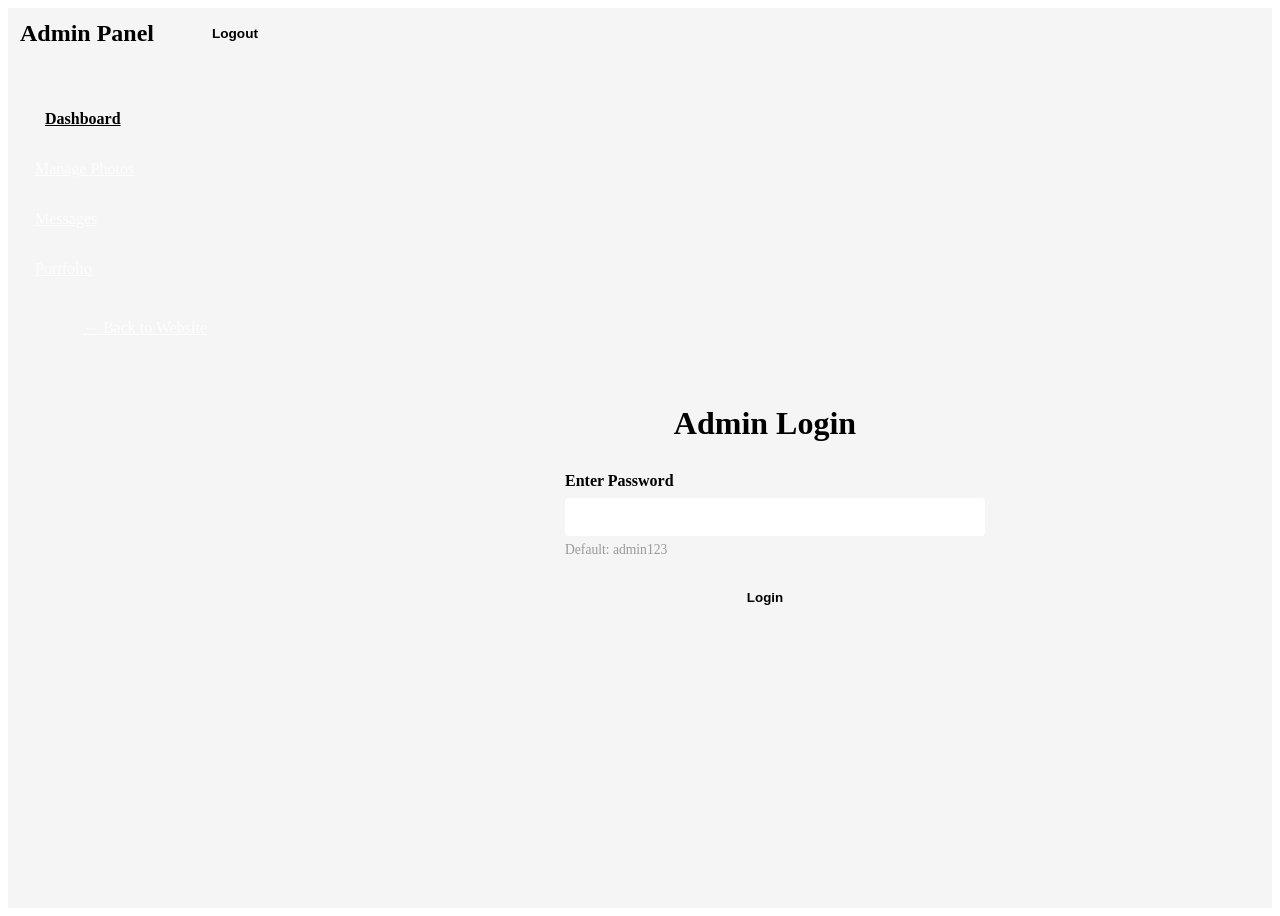
==== admin/index.html @ cc9b608a "Initial deployment - Ankit Maurya Photography Portfolio" ====
<!DOCTYPE html>
<html lang="en">
<head>
    <meta charset="UTF-8">
    <meta name="viewport" content="width=device-width, initial-scale=1.0">
    <title>Admin Dashboard - Photography Portfolio</title>
    <link rel="stylesheet" href="../assets/css/admin.css">
</head>
<body>
    <div class="admin-container">
        <!-- Sidebar -->
        <aside class="sidebar">
            <div class="sidebar-header">
                <h2>Admin Panel</h2>
                <button class="logout-btn" id="logoutBtn">Logout</button>
            </div>
            <ul class="sidebar-menu">
                <li><a href="#dashboard" class="menu-item active" data-tab="dashboard">Dashboard</a></li>
                <li><a href="#photos" class="menu-item" data-tab="photos">Manage Photos</a></li>
                <li><a href="#messages" class="menu-item" data-tab="messages">Messages</a></li>
                <li><a href="#portfolio" class="menu-item" data-tab="portfolio">Portfolio</a></li>
            </ul>
            <div class="sidebar-footer">
                <a href="../index.html" class="back-link">← Back to Website</a>
            </div>
        </aside>

        <!-- Main Content -->
        <main class="admin-content">
            <!-- Login Section -->
            <div id="loginSection" class="login-section">
                <div class="login-card">
                    <h1>Admin Login</h1>
                    <form id="loginForm">
                        <div class="form-group">
                            <label for="password">Enter Password</label>
                            <input type="password" id="password" name="password" required>
                            <small>Default: admin123</small>
                        </div>
                        <button type="submit" class="login-button">Login</button>
                        <div id="loginError" class="error-message"></div>
                    </form>
                </div>
            </div>

            <!-- Admin Dashboard -->
            <div id="adminPanel" class="admin-panel" style="display: none;">
                <!-- Dashboard Tab -->
                <div id="dashboard" class="tab-content active">
                    <h1>Dashboard</h1>
                    <div class="dashboard-stats">
                        <div class="stat-card">
                            <h3>Total Photos</h3>
                            <p class="stat-number" id="totalPhotos">0</p>
                        </div>
                        <div class="stat-card">
                            <h3>Messages</h3>
                            <p class="stat-number" id="totalMessages">0</p>
                        </div>
                        <div class="stat-card">
                            <h3>Projects</h3>
                            <p class="stat-number" id="totalProjects">0</p>
                        </div>
                    </div>

                    <div class="recent-activity">
                        <h2>Recent Messages</h2>
                        <div id="recentMessages" class="messages-list"></div>
                    </div>
                </div>

                <!-- Photos Tab -->
                <div id="photos" class="tab-content">
                    <h1>Manage Photos</h1>
                    
                    <div class="upload-section">
                        <h2>Upload New Photo</h2>
                        <form id="uploadForm" class="upload-form">
                            <div class="form-group">
                                <label for="photoTitle">Photo Title</label>
                                <input type="text" id="photoTitle" name="title" required>
                            </div>
                            <div class="form-group">
                                <label for="photoCategory">Category</label>
                                <select id="photoCategory" name="category" required>
                                    <option value="">Select a category</option>
                                    <option value="portrait">Portraits</option>
                                    <option value="wedding">Weddings</option>
                                    <option value="landscape">Landscapes</option>
                                    <option value="events">Events</option>
                                </select>
                            </div>
                            <div class="form-group">
                                <label for="photoFile">Photo File</label>
                                <input type="file" id="photoFile" name="file" accept="image/*" required>
                                <small>Note: File will be stored as Base64</small>
                            </div>
                            <button type="submit" class="upload-button">Upload Photo</button>
                            <div id="uploadMessage" class="message"></div>
                        </form>
                    </div>

                    <div class="photos-list-section">
                        <h2>Uploaded Photos</h2>
                        <div id="photosList" class="photos-list"></div>
                    </div>
                </div>

                <!-- Messages Tab -->
                <div id="messages" class="tab-content">
                    <h1>Messages</h1>
                    <div id="messagesList" class="messages-list"></div>
                </div>

                <!-- Portfolio Tab -->
                <div id="portfolio" class="tab-content">
                    <h1>Manage Portfolio</h1>
                    
                    <div class="portfolio-section">
                        <h2>Add Project</h2>
                        <form id="projectForm" class="project-form">
                            <div class="form-group">
                                <label for="projectName">Project Name</label>
                                <input type="text" id="projectName" name="name" required>
                            </div>
                            <div class="form-group">
                                <label for="projectCategory">Category</label>
                                <select id="projectCategory" name="category" required>
                                    <option value="">Select a category</option>
                                    <option value="Portraits">Portraits</option>
                                    <option value="Weddings">Weddings</option>
                                    <option value="Landscapes">Landscapes</option>
                                    <option value="Events">Events</option>
                                </select>
                            </div>
                            <div class="form-group">
                                <label for="projectDescription">Description</label>
                                <textarea id="projectDescription" name="description" rows="4" required></textarea>
                            </div>
                            <div class="form-group">
                                <label for="projectDate">Date</label>
                                <input type="text" id="projectDate" name="date" placeholder="YYYY" required>
                            </div>
                            <div class="form-group">
                                <label for="projectLocation">Location</label>
                                <input type="text" id="projectLocation" name="location" required>
                            </div>
                            <button type="submit" class="submit-button">Add Project</button>
                            <div id="projectMessage" class="message"></div>
                        </form>
                    </div>

                    <div class="projects-list-section">
                        <h2>Projects</h2>
                        <div id="projectsList" class="projects-list"></div>
                    </div>
                </div>
            </div>
        </main>
    </div>

    <script src="../assets/js/admin.js"></script>
</body>
</html>
---- assets/css/admin.css ----
/* Admin Styles */
.admin-container {
    display: flex;
    height: 100vh;
    background-color: #f5f5f5;
}

/* Sidebar */
.sidebar {
    width: 250px;
    background-color: var(--primary-color);
    color: var(--white);
    padding: 20px;
    overflow-y: auto;
    position: fixed;
    height: 100vh;
    left: 0;
    top: 0;
}

.sidebar-header {
    display: flex;
    justify-content: space-between;
    align-items: center;
    margin-bottom: 30px;
    padding-bottom: 20px;
    border-bottom: 1px solid rgba(255, 255, 255, 0.1);
}

.sidebar-header h2 {
    margin: 0;
    font-size: 1.5rem;
}

.logout-btn {
    background-color: var(--accent-color);
    color: var(--white);
    border: none;
    padding: 6px 12px;
    border-radius: 4px;
    cursor: pointer;
    font-size: 0.85rem;
    font-weight: 600;
    transition: background-color 0.3s ease;
}

.logout-btn:hover {
    background-color: #a01830;
}

.sidebar-menu {
    list-style: none;
    padding: 0;
    margin: 0;
}

.menu-item {
    display: block;
    padding: 12px 15px;
    color: rgba(255, 255, 255, 0.8);
    transition: all 0.3s ease;
    border-radius: 4px;
    margin-bottom: 8px;
    cursor: pointer;
}

.menu-item:hover,
.menu-item.active {
    background-color: rgba(255, 255, 255, 0.1);
    color: var(--white);
    padding-left: 25px;
}

.menu-item.active {
    background-color: var(--accent-color);
    font-weight: 600;
}

.sidebar-footer {
    margin-top: auto;
    padding-top: 20px;
    border-top: 1px solid rgba(255, 255, 255, 0.1);
}

.back-link {
    display: block;
    color: rgba(255, 255, 255, 0.8);
    transition: color 0.3s ease;
    text-align: center;
}

.back-link:hover {
    color: var(--white);
}

/* Admin Content */
.admin-content {
    margin-left: 250px;
    flex: 1;
    overflow-y: auto;
    padding: 30px;
}

/* Login Section */
.login-section {
    display: flex;
    align-items: center;
    justify-content: center;
    min-height: 100vh;
    padding: 20px;
}

.login-card {
    background-color: var(--white);
    padding: 40px;
    border-radius: 8px;
    box-shadow: var(--shadow-lg);
    width: 100%;
    max-width: 400px;
}

.login-card h1 {
    text-align: center;
    margin-bottom: 30px;
}

.login-card .form-group {
    margin-bottom: 20px;
}

.login-card label {
    display: block;
    margin-bottom: 8px;
    font-weight: 600;
    color: var(--primary-color);
}

.login-card input {
    width: 100%;
    padding: 12px;
    border: 1px solid var(--border-color);
    border-radius: 4px;
    font-size: 1rem;
}

.login-card input:focus {
    outline: none;
    border-color: var(--accent-color);
    box-shadow: 0 0 0 3px rgba(196, 30, 58, 0.1);
}

.login-card small {
    display: block;
    margin-top: 6px;
    color: #999;
    font-size: 0.85rem;
}

.login-button {
    width: 100%;
    padding: 12px;
    background-color: var(--primary-color);
    color: var(--white);
    border: none;
    border-radius: 4px;
    font-weight: 600;
    cursor: pointer;
    transition: background-color 0.3s ease;
}

.login-button:hover {
    background-color: var(--secondary-color);
}

.error-message {
    color: #d32f2f;
    margin-top: 15px;
    text-align: center;
}

/* Admin Panel */
.admin-panel {
    background-color: var(--white);
    border-radius: 8px;
    padding: 30px;
    box-shadow: var(--shadow);
}

.tab-content {
    display: none;
}

.tab-content.active {
    display: block;
}

.tab-content h1 {
    margin-bottom: 30px;
    border-bottom: 2px solid var(--border-color);
    padding-bottom: 15px;
}

.tab-content h2 {
    margin: 30px 0 20px;
    font-size: 1.3rem;
}

/* Dashboard Stats */
.dashboard-stats {
    display: grid;
    grid-template-columns: repeat(auto-fit, minmax(200px, 1fr));
    gap: 20px;
    margin-bottom: 40px;
}

.stat-card {
    background: linear-gradient(135deg, var(--primary-color), var(--secondary-color));
    color: var(--white);
    padding: 25px;
    border-radius: 8px;
    text-align: center;
}

.stat-card h3 {
    color: rgba(255, 255, 255, 0.9);
    margin-bottom: 15px;
}

.stat-number {
    font-size: 2.5rem;
    font-weight: bold;
    margin: 0;
}

/* Upload Form */
.upload-form,
.project-form {
    background-color: var(--light-bg);
    padding: 25px;
    border-radius: 8px;
    margin-bottom: 40px;
}

.form-group {
    margin-bottom: 20px;
}

.form-group label {
    display: block;
    margin-bottom: 8px;
    font-weight: 600;
    color: var(--primary-color);
}

.form-group input,
.form-group select,
.form-group textarea {
    width: 100%;
    padding: 10px;
    border: 1px solid var(--border-color);
    border-radius: 4px;
    font-family: inherit;
    font-size: 0.95rem;
}

.form-group input:focus,
.form-group select:focus,
.form-group textarea:focus {
    outline: none;
    border-color: var(--accent-color);
    box-shadow: 0 0 0 3px rgba(196, 30, 58, 0.1);
}

.form-group small {
    display: block;
    margin-top: 6px;
    color: #999;
    font-size: 0.85rem;
}

.message {
    margin-top: 15px;
    padding: 15px;
    border-radius: 4px;
    text-align: center;
    display: none;
}

.message.success {
    background-color: #4caf50;
    color: var(--white);
    display: block;
}

.message.error {
    background-color: #f44336;
    color: var(--white);
    display: block;
}

/* Lists */
.messages-list,
.photos-list,
.projects-list {
    display: flex;
    flex-direction: column;
    gap: 15px;
}

.message-item,
.photo-item,
.project-item {
    background-color: var(--light-bg);
    padding: 20px;
    border-radius: 8px;
    border-left: 4px solid var(--accent-color);
}

.message-item h4,
.photo-item h4,
.project-item h4 {
    margin: 0 0 10px;
    color: var(--primary-color);
}

.message-item p,
.photo-item p,
.project-item p {
    margin: 5px 0;
    color: #666;
    font-size: 0.95rem;
}

.message-meta,
.photo-meta,
.project-meta {
    display: flex;
    gap: 15px;
    font-size: 0.85rem;
    color: #999;
    margin-top: 10px;
}

.delete-btn {
    background-color: #d32f2f;
    color: var(--white);
    border: none;
    padding: 6px 12px;
    border-radius: 4px;
    cursor: pointer;
    font-size: 0.85rem;
    transition: background-color 0.3s ease;
}

.delete-btn:hover {
    background-color: #b71c1c;
}

.photo-image {
    max-width: 150px;
    max-height: 150px;
    margin-top: 10px;
    border-radius: 4px;
}

/* Responsive */
@media (max-width: 768px) {
    .sidebar {
        width: 200px;
        padding: 15px;
        left: -200px;
        transition: left 0.3s ease;
        z-index: 999;
    }

    .sidebar.active {
        left: 0;
    }

    .admin-content {
        margin-left: 0;
        padding: 20px;
    }

    .admin-panel {
        padding: 20px;
    }

    .dashboard-stats {
        grid-template-columns: 1fr;
    }

    .stat-card {
        padding: 20px;
    }

    .login-card {
        padding: 25px;
    }

    .upload-form,
    .project-form {
        padding: 15px;
    }
}

@media (max-width: 480px) {
    .sidebar-header {
        flex-direction: column;
        gap: 10px;
    }

    .sidebar-header h2 {
        font-size: 1.2rem;
    }

    .logout-btn {
        width: 100%;
    }

    .admin-content {
        padding: 15px;
    }

    .admin-panel {
        padding: 15px;
    }

    .message-item,
    .photo-item,
    .project-item {
        padding: 15px;
    }
}
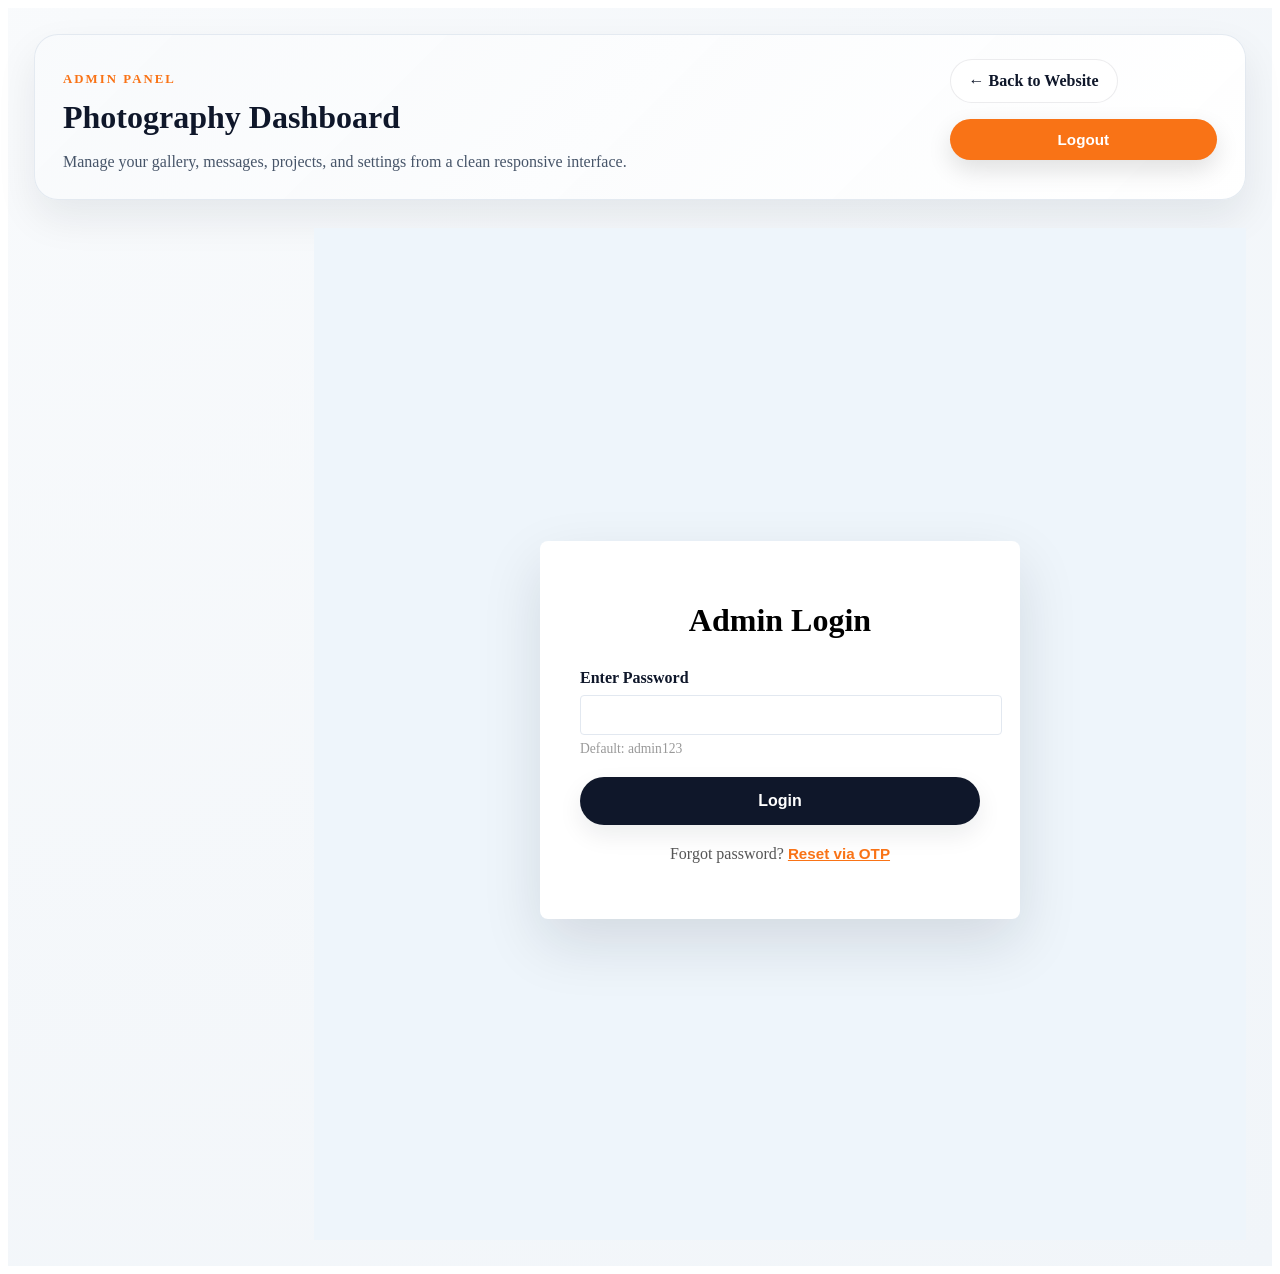
==== commit 69f7bd27: "webs" ====
--- a/admin/index.html
+++ b/admin/index.html
@@ -1,31 +1,27 @@
 <!DOCTYPE html>
 <html lang="en">
+
 <head>
     <meta charset="UTF-8">
     <meta name="viewport" content="width=device-width, initial-scale=1.0">
     <title>Admin Dashboard - Photography Portfolio</title>
     <link rel="stylesheet" href="../assets/css/admin.css">
 </head>
+
 <body>
     <div class="admin-container">
-        <!-- Sidebar -->
-        <aside class="sidebar">
-            <div class="sidebar-header">
-                <h2>Admin Panel</h2>
+        <header class="admin-header">
+            <div>
+                <p class="admin-label">Admin Panel</p>
+                <h1>Photography Dashboard</h1>
+                <p class="admin-intro">Manage your gallery, messages, projects, and settings from a clean responsive interface.</p>
+            </div>
+            <div class="admin-header-actions">
+                <a href="../index.html" class="back-link">← Back to Website</a>
                 <button class="logout-btn" id="logoutBtn">Logout</button>
             </div>
-            <ul class="sidebar-menu">
-                <li><a href="#dashboard" class="menu-item active" data-tab="dashboard">Dashboard</a></li>
-                <li><a href="#photos" class="menu-item" data-tab="photos">Manage Photos</a></li>
-                <li><a href="#messages" class="menu-item" data-tab="messages">Messages</a></li>
-                <li><a href="#portfolio" class="menu-item" data-tab="portfolio">Portfolio</a></li>
-            </ul>
-            <div class="sidebar-footer">
-                <a href="../index.html" class="back-link">← Back to Website</a>
-            </div>
-        </aside>
-
-        <!-- Main Content -->
+        </header>
+
         <main class="admin-content">
             <!-- Login Section -->
             <div id="loginSection" class="login-section">
@@ -40,11 +36,52 @@
                         <button type="submit" class="login-button">Login</button>
                         <div id="loginError" class="error-message"></div>
                     </form>
+                    <p class="forgot-text">Forgot password? <button id="forgotPasswordBtn" type="button" class="link-button">Reset via OTP</button></p>
+                    <div id="resetSection" class="reset-section hidden">
+                        <h2>Reset Admin Password</h2>
+                        <div class="form-group">
+                            <label for="resetEmail">Admin Email</label>
+                            <input type="email" id="resetEmail" placeholder="admin@example.com">
+                        </div>
+                        <div class="form-group">
+                            <label for="resetMobile">Admin Mobile</label>
+                            <input type="tel" id="resetMobile" placeholder="Enter mobile number">
+                        </div>
+                        <button type="button" id="sendOtpButton" class="login-button">Send OTP</button>
+                        <div id="otpMessage" class="message"></div>
+                        <div class="form-group hidden" id="otpGroup">
+                            <label for="resetOtp">Enter OTP</label>
+                            <input type="text" id="resetOtp" placeholder="6-digit OTP">
+                        </div>
+                        <div class="form-group hidden" id="newPasswordGroup">
+                            <label for="resetNewPassword">New Password</label>
+                            <input type="password" id="resetNewPassword" placeholder="New password">
+                        </div>
+                        <div class="form-group hidden" id="confirmPasswordGroup">
+                            <label for="resetConfirmPassword">Confirm Password</label>
+                            <input type="password" id="resetConfirmPassword" placeholder="Confirm password">
+                        </div>
+                        <button type="button" id="resetPasswordButton" class="login-button hidden">Reset Password</button>
+                        <button type="button" id="cancelResetButton" class="secondary-button hidden">Cancel</button>
+                    </div>
                 </div>
             </div>
 
             <!-- Admin Dashboard -->
             <div id="adminPanel" class="admin-panel" style="display: none;">
+                <div class="admin-topbar">
+                    <div class="topbar-card">
+                        <h1>Welcome to the Admin Dashboard</h1>
+                        <p>Manage your gallery, messages, portfolio, and settings from one clean workspace.</p>
+                        <div class="panel-actions">
+                            <button type="button" class="btn btn-secondary" data-tab="dashboard">Dashboard</button>
+                            <button type="button" class="btn btn-ghost" data-tab="photos">Photos</button>
+                            <button type="button" class="btn btn-ghost" data-tab="messages">Messages</button>
+                            <button type="button" class="btn btn-ghost" data-tab="portfolio">Portfolio</button>
+                            <button type="button" class="btn btn-ghost" data-tab="settings">Settings</button>
+                        </div>
+                    </div>
+                </div>
                 <!-- Dashboard Tab -->
                 <div id="dashboard" class="tab-content active">
                     <h1>Dashboard</h1>
@@ -72,13 +109,13 @@
                 <!-- Photos Tab -->
                 <div id="photos" class="tab-content">
                     <h1>Manage Photos</h1>
-                    
+
                     <div class="upload-section">
                         <h2>Upload New Photo</h2>
                         <form id="uploadForm" class="upload-form">
                             <div class="form-group">
-                                <label for="photoTitle">Photo Title</label>
-                                <input type="text" id="photoTitle" name="title" required>
+                                <label for="photoTitle">Photo Title (optional)</label>
+                                <input type="text" id="photoTitle" name="title" placeholder="Leave empty to use file name">
                             </div>
                             <div class="form-group">
                                 <label for="photoCategory">Category</label>
@@ -91,11 +128,11 @@
                                 </select>
                             </div>
                             <div class="form-group">
-                                <label for="photoFile">Photo File</label>
-                                <input type="file" id="photoFile" name="file" accept="image/*" required>
-                                <small>Note: File will be stored as Base64</small>
-                            </div>
-                            <button type="submit" class="upload-button">Upload Photo</button>
+                                <label for="photoFile">Photo File(s)</label>
+                                <input type="file" id="photoFile" name="file" accept="image/*" multiple>
+                                <small>Multiple files supported. Files stored as Base64.</small>
+                            </div>
+                            <button type="submit" class="upload-button">Upload Photo(s)</button>
                             <div id="uploadMessage" class="message"></div>
                         </form>
                     </div>
@@ -115,7 +152,7 @@
                 <!-- Portfolio Tab -->
                 <div id="portfolio" class="tab-content">
                     <h1>Manage Portfolio</h1>
-                    
+
                     <div class="portfolio-section">
                         <h2>Add Project</h2>
                         <form id="projectForm" class="project-form">
@@ -155,10 +192,46 @@
                         <div id="projectsList" class="projects-list"></div>
                     </div>
                 </div>
+                <div id="settings" class="tab-content">
+                    <h1>Settings</h1>
+                    <div class="settings-section">
+                        <h2>Admin Contact Info</h2>
+                        <form id="adminInfoForm" class="project-form">
+                            <div class="form-group">
+                                <label for="adminEmail">Email</label>
+                                <input type="email" id="adminEmail" name="email" required>
+                            </div>
+                            <div class="form-group">
+                                <label for="adminMobile">Mobile</label>
+                                <input type="tel" id="adminMobile" name="mobile" required>
+                            </div>
+                            <button type="submit" class="submit-button">Save Contact Info</button>
+                            <div id="adminInfoMessage" class="message"></div>
+                        </form>
+                        <h2>Change Admin Password</h2>
+                        <form id="changePasswordForm" class="project-form">
+                            <div class="form-group">
+                                <label for="currentAdminPassword">Current Password</label>
+                                <input type="password" id="currentAdminPassword" name="currentPassword" required>
+                            </div>
+                            <div class="form-group">
+                                <label for="newAdminPassword">New Password</label>
+                                <input type="password" id="newAdminPassword" name="newPassword" required>
+                            </div>
+                            <div class="form-group">
+                                <label for="confirmAdminPassword">Confirm New Password</label>
+                                <input type="password" id="confirmAdminPassword" name="confirmPassword" required>
+                            </div>
+                            <button type="submit" class="submit-button">Change Password</button>
+                            <div id="changePasswordMessage" class="message"></div>
+                        </form>
+                    </div>
+                </div>
             </div>
         </main>
     </div>
 
     <script src="../assets/js/admin.js"></script>
 </body>
-</html>
+
+</html>
--- a/assets/css/admin.css
+++ b/assets/css/admin.css
@@ -1,104 +1,518 @@
+:root {
+    --primary-color: #0f172a;
+    --secondary-color: #1e293b;
+    --accent-color: #f97316;
+    --accent-color-2: #38bdf8;
+    --card-bg: #ffffff;
+    --light-bg: #f8fafc;
+    --white: #ffffff;
+    --text-color: #0f172a;
+    --muted-text: #475569;
+    --border-color: #e2e8f0;
+    --shadow: 0 18px 40px rgba(15, 23, 42, 0.08);
+    --shadow-lg: 0 24px 60px rgba(15, 23, 42, 0.12);
+}
+
 /* Admin Styles */
 .admin-container {
+    min-height: 100vh;
+    background: radial-gradient(circle at top left, rgba(248, 250, 252, 0.95), rgba(241, 245, 249, 1));
+    padding: 26px;
+}
+
+.admin-header {
     display: flex;
-    height: 100vh;
-    background-color: #f5f5f5;
-}
-
-/* Sidebar */
+    align-items: flex-start;
+    justify-content: space-between;
+    gap: 24px;
+    margin-bottom: 28px;
+    padding: 24px 28px;
+    background: linear-gradient(135deg, rgba(248, 250, 252, 0.95), rgba(255, 255, 255, 0.97));
+    border: 1px solid rgba(226, 232, 240, 0.9);
+    border-radius: 24px;
+    box-shadow: var(--shadow);
+}
+
+.admin-label {
+    display: inline-block;
+    margin-bottom: 12px;
+    color: var(--accent-color);
+    font-weight: 700;
+    text-transform: uppercase;
+    letter-spacing: 0.16em;
+    font-size: 0.8rem;
+}
+
+.admin-header h1 {
+    margin: 0;
+    font-size: clamp(2rem, 2.4vw, 2.8rem);
+    color: var(--primary-color);
+}
+
+.admin-intro {
+    margin: 12px 0 0;
+    max-width: 720px;
+    color: var(--muted-text);
+    line-height: 1.7;
+}
+
+.admin-header-actions {
+    display: flex;
+    align-items: center;
+    gap: 16px;
+    flex-wrap: wrap;
+}
+
+.back-link {
+    display: inline-flex;
+    align-items: center;
+    color: var(--primary-color);
+    font-weight: 700;
+    text-decoration: none;
+    padding: 12px 18px;
+    border-radius: 999px;
+    border: 1px solid rgba(15, 23, 42, 0.08);
+    background: #ffffff;
+}
+
+.back-link:hover {
+    background: rgba(248, 250, 252, 1);
+}
+
 .sidebar {
-    width: 250px;
-    background-color: var(--primary-color);
-    color: var(--white);
-    padding: 20px;
-    overflow-y: auto;
-    position: fixed;
-    height: 100vh;
-    left: 0;
-    top: 0;
+    display: none;
 }
 
 .sidebar-header {
     display: flex;
-    justify-content: space-between;
-    align-items: center;
-    margin-bottom: 30px;
-    padding-bottom: 20px;
-    border-bottom: 1px solid rgba(255, 255, 255, 0.1);
+    flex-direction: column;
+    gap: 16px;
+    margin-bottom: 32px;
+    padding-bottom: 24px;
+    border-bottom: 1px solid rgba(255, 255, 255, 0.12);
 }
 
 .sidebar-header h2 {
     margin: 0;
     font-size: 1.5rem;
+    letter-spacing: 0.02em;
 }
 
 .logout-btn {
+    width: 100%;
     background-color: var(--accent-color);
     color: var(--white);
     border: none;
-    padding: 6px 12px;
-    border-radius: 4px;
+    padding: 12px 16px;
+    border-radius: 999px;
     cursor: pointer;
-    font-size: 0.85rem;
-    font-weight: 600;
-    transition: background-color 0.3s ease;
+    font-size: 0.95rem;
+    font-weight: 700;
+    transition: all 0.3s ease;
+    box-shadow: 0 10px 25px rgba(0, 0, 0, 0.12);
 }
 
 .logout-btn:hover {
-    background-color: #a01830;
-}
-
-.sidebar-menu {
-    list-style: none;
-    padding: 0;
+    background-color: #d32f2f;
+    transform: translateY(-1px);
+}
+
+.admin-content {
+        max-width: 1280px;
+        margin: 0 auto;
+        padding: 0;
+    }
+
+    .panel-actions {
+        display: flex;
+        flex-wrap: wrap;
+        gap: 12px;
+        margin-top: 22px;
+    }
+
+    .btn {
+        display: inline-flex;
+        align-items: center;
+        justify-content: center;
+        border-radius: 999px;
+        padding: 12px 20px;
+        border: none;
+        cursor: pointer;
+        transition: transform 0.25s ease, box-shadow 0.25s ease, background-color 0.25s ease;
+        font-weight: 700;
+    }
+
+    .btn:hover {
+        transform: translateY(-1px);
+    }
+
+    .btn-primary,
+    .btn-secondary,
+    .btn-ghost {
+        min-width: 140px;
+    }
+
+    .btn-secondary {
+        background-color: var(--accent-color);
+        color: var(--white);
+        box-shadow: 0 12px 28px rgba(251, 115, 22, 0.18);
+    }
+
+    .btn-ghost {
+        background: rgba(255, 255, 255, 0.7);
+        color: var(--primary-color);
+        border: 1px solid rgba(15, 23, 42, 0.08);
+    }
+
+    .admin-panel {
+        background-color: var(--card-bg);
+        border-radius: 24px;
+        padding: 32px;
+        box-shadow: var(--shadow);
+    }
+
+    .tab-content h1,
+    .tab-content h2 {
+        margin-bottom: 20px;
+    }
+
+    .dashboard-stats {
+        display: grid;
+        grid-template-columns: repeat(auto-fit, minmax(220px, 1fr));
+        gap: 20px;
+        margin-bottom: 32px;
+    }
+
+    .stat-card {
+        background: linear-gradient(135deg, rgba(249, 115, 22, 0.12), rgba(255, 255, 255, 0.95));
+        color: var(--primary-color);
+        padding: 26px;
+        border-radius: 24px;
+        border: 1px solid rgba(226, 232, 240, 0.95);
+    }
+
+    .stat-card h3 {
+        color: var(--accent-color);
+        margin-bottom: 16px;
+    }
+
+    .stat-number {
+        font-size: 2.5rem;
+        font-weight: 800;
+    }
+
+    .upload-section,
+    .portfolio-section,
+    .settings-section,
+    .photos-list-section,
+    .projects-list-section,
+    .recent-activity {
+        background: var(--light-bg);
+        border-radius: 24px;
+        padding: 28px;
+        border: 1px solid rgba(226, 232, 240, 0.95);
+        box-shadow: inset 0 1px 3px rgba(15, 23, 42, 0.04);
+    }
+
+    .upload-form,
+    .project-form {
+        background-color: transparent;
+        padding: 0;
+        border-radius: 0;
+        margin-bottom: 0;
+    }
+
+    .form-group label {
+        color: var(--primary-color);
+    }
+
+    .form-group input,
+    .form-group select,
+    .form-group textarea {
+        background: #ffffff;
+        border: 1px solid var(--border-color);
+    }
+
+    .upload-button,
+    .submit-button,
+    .login-button,
+    .secondary-button {
+        min-height: 50px;
+        font-size: 1rem;
+        border-radius: 999px;
+        box-shadow: 0 10px 24px rgba(15, 23, 42, 0.08);
+    }
+
+    .upload-button,
+    .submit-button,
+    .login-button {
+        background-color: var(--accent-color);
+        color: var(--white);
+    }
+
+    .delete-btn {
+        background-color: #ef4444;
+        color: var(--white);
+        border-radius: 16px;
+        padding: 10px 18px;
+        min-width: 120px;
+    }
+
+    .delete-btn:hover {
+        background-color: #dc2626;
+    }
+
+    .photos-list {
+        display: grid;
+        grid-template-columns: repeat(auto-fit, minmax(260px, 1fr));
+        gap: 20px;
+    }
+
+    .photo-item {
+        background-color: var(--card-bg);
+        border-radius: 22px;
+        overflow: hidden;
+        box-shadow: var(--shadow);
+        border: 1px solid rgba(226, 232, 240, 0.95);
+        display: flex;
+        flex-direction: column;
+        gap: 0;
+    }
+
+    .photo-item img {
+        width: 100%;
+        height: 220px;
+        object-fit: cover;
+        object-position: center;
+    }
+
+    .photo-item .photo-item-content {
+        padding: 18px;
+        display: flex;
+        flex-direction: column;
+        gap: 14px;
+    }
+
+    .photo-item-content h4 {
+        margin: 0;
+        font-size: 1.1rem;
+        color: var(--primary-color);
+    }
+
+    .photo-meta {
+        display: flex;
+        flex-wrap: wrap;
+        justify-content: space-between;
+        gap: 10px;
+        color: var(--muted-text);
+    }
+
+    .photo-item h4 {
+        margin: 0;
+        font-size: 1.1rem;
+        color: var(--primary-color);
+    }
+
+    .photo-item p {
+        margin: 0;
+        color: var(--muted-text);
+    }
+
+    .message-item,
+    .project-item {
+        background-color: var(--card-bg);
+        border-radius: 18px;
+        padding: 22px;
+        border: 1px solid rgba(226, 232, 240, 0.95);
+        box-shadow: var(--shadow);
+    }
+
+    .admin-topbar {
+        margin-bottom: 28px;
+    }
+
+    .login-card {
+        max-width: 520px;
+        margin: 0 auto;
+        width: 100%;
+    }
+
+    .message {
+        padding: 14px 16px;
+        border-radius: 16px;
+        font-weight: 600;
+        display: none;
+    }
+
+    .message.success {
+        display: block;
+        background-color: #d1fae5;
+        color: #065f46;
+    }
+
+    .message.error {
+        display: block;
+        background-color: #fee2e2;
+        color: #b91c1c;
+    }
+
+    .gallery-status {
+        margin-top: 16px;
+        font-size: 0.95rem;
+        color: var(--muted-text);
+    }
+
+    .upload-section .form-group small {
+        color: var(--muted-text);
+    }
+
+    .topbar-card {
+        padding: 0;
+        background: transparent;
+        border: none;
+        box-shadow: none;
+    }
+
+    .topbar-card h1 {
+        font-size: 2.1rem;
+    }
+
+    .topbar-card p {
+        font-size: 1rem;
+    }
+
+    .dashboard-stats,
+    .photos-list {
+        margin-top: 0;
+    }
+
+    .gallery-category {
+        text-transform: uppercase;
+        font-size: 0.75rem;
+        letter-spacing: 0.18em;
+        color: var(--accent-color);
+}
+
+    .sidebar-menu .menu-item {
+        position: relative;
+    }
+
+    .sidebar-menu .menu-item::before {
+        content: '';
+        position: absolute;
+        left: -12px;
+        top: 50%;
+        width: 6px;
+        height: 6px;
+        border-radius: 50%;
+        background: rgba(255, 255, 255, 0.35);
+        transform: translateY(-50%);
+        opacity: 0;
+        transition: opacity 0.3s ease, left 0.3s ease;
+    }
+
+    .sidebar-menu .menu-item:hover::before,
+    .sidebar-menu .menu-item.active::before {
+        opacity: 1;
+        left: -18px;
+    }
+
+.topbar-card h1 {
+    margin: 0 0 10px;
+    font-size: 1.8rem;
+    color: var(--primary-color);
+}
+
+.topbar-card p {
     margin: 0;
-}
-
-.menu-item {
-    display: block;
-    padding: 12px 15px;
-    color: rgba(255, 255, 255, 0.8);
-    transition: all 0.3s ease;
-    border-radius: 4px;
-    margin-bottom: 8px;
-    cursor: pointer;
-}
-
-.menu-item:hover,
-.menu-item.active {
-    background-color: rgba(255, 255, 255, 0.1);
-    color: var(--white);
-    padding-left: 25px;
-}
-
-.menu-item.active {
-    background-color: var(--accent-color);
-    font-weight: 600;
-}
-
-.sidebar-footer {
-    margin-top: auto;
-    padding-top: 20px;
-    border-top: 1px solid rgba(255, 255, 255, 0.1);
-}
-
-.back-link {
-    display: block;
-    color: rgba(255, 255, 255, 0.8);
-    transition: color 0.3s ease;
-    text-align: center;
-}
-
-.back-link:hover {
-    color: var(--white);
-}
-
-/* Admin Content */
+    color: #4d6171;
+    line-height: 1.7;
+}
+
 .admin-content {
     margin-left: 250px;
     flex: 1;
     overflow-y: auto;
-    padding: 30px;
+    padding: 40px;
+    background: #eef5fb;
+}
+
+.back-link:hover {
+    color: var(--white);
+}
+
+/* Admin Content */
+.admin-content {
+    margin-left: 280px;
+    flex: 1;
+    overflow-y: auto;
+    padding: 32px 40px 40px;
+    background: #eef5fb;
+}
+
+.admin-topbar {
+    margin-bottom: 24px;
+}
+
+.topbar-card {
+    background: linear-gradient(135deg, #ffffff, #f2f6ff);
+    border: 1px solid rgba(30, 63, 129, 0.12);
+    padding: 26px 28px;
+    border-radius: 18px;
+    box-shadow: 0 16px 40px rgba(16, 56, 129, 0.08);
+}
+
+.topbar-card h1 {
+    margin: 0 0 10px;
+    font-size: 2rem;
+    letter-spacing: -0.03em;
+    color: var(--primary-color);
+}
+
+.topbar-card p {
+    margin: 0;
+    color: #4c5d79;
+    line-height: 1.7;
+}
+
+.panel-actions {
+    display: flex;
+    flex-wrap: wrap;
+    gap: 12px;
+    margin-top: 20px;
+}
+
+.btn {
+    display: inline-flex;
+    align-items: center;
+    justify-content: center;
+    border-radius: 999px;
+    padding: 12px 20px;
+    border: none;
+    cursor: pointer;
+    transition: transform 0.25s ease, box-shadow 0.25s ease, background-color 0.25s ease;
+    font-weight: 700;
+}
+
+.btn:hover {
+    transform: translateY(-1px);
+}
+
+.btn-primary {
+    background-color: var(--primary-color);
+    color: #ffffff;
+    box-shadow: 0 14px 30px rgba(0, 0, 0, 0.12);
+}
+
+.btn-secondary {
+    background-color: #ffffff;
+    color: var(--primary-color);
+    border: 1px solid rgba(60, 98, 197, 0.15);
+}
+
+.btn-ghost {
+    background: transparent;
+    color: #4a5a78;
 }
 
 /* Login Section */
@@ -135,18 +549,37 @@
     color: var(--primary-color);
 }
 
-.login-card input {
-    width: 100%;
-    padding: 12px;
-    border: 1px solid var(--border-color);
-    border-radius: 4px;
-    font-size: 1rem;
-}
-
 .login-card input:focus {
     outline: none;
     border-color: var(--accent-color);
     box-shadow: 0 0 0 3px rgba(196, 30, 58, 0.1);
+}
+
+.hidden {
+    display: none !important;
+}
+
+.forgot-text {
+    margin-top: 20px;
+    text-align: center;
+    color: #555;
+}
+
+.link-button {
+    background: none;
+    border: none;
+    color: var(--accent-color);
+    cursor: pointer;
+    text-decoration: underline;
+    font-weight: 700;
+    padding: 0;
+    font-size: 0.95rem;
+}
+
+.reset-section {
+    margin-top: 24px;
+    border-top: 1px solid var(--border-color);
+    padding-top: 20px;
 }
 
 .login-card small {
@@ -156,20 +589,49 @@
     font-size: 0.85rem;
 }
 
-.login-button {
+.btn,
+.login-button,
+.submit-button,
+.secondary-button,
+.delete-btn {
+    min-height: 48px;
+    border-radius: 999px;
+    font-weight: 700;
+    transition: all 0.3s ease;
+}
+
+.login-button,
+.submit-button {
     width: 100%;
-    padding: 12px;
+    padding: 14px 18px;
     background-color: var(--primary-color);
     color: var(--white);
     border: none;
-    border-radius: 4px;
-    font-weight: 600;
     cursor: pointer;
-    transition: background-color 0.3s ease;
-}
-
-.login-button:hover {
+}
+
+.secondary-button {
+    width: 100%;
+    padding: 14px 18px;
+    background-color: #ffffff;
+    color: var(--primary-color);
+    border: 1px solid rgba(60, 98, 197, 0.15);
+}
+
+.delete-btn {
+    width: auto;
+    padding: 10px 16px;
+    background-color: #f44336;
+    color: #ffffff;
+}
+
+.login-button:hover,
+.submit-button:hover {
     background-color: var(--secondary-color);
+}
+
+.secondary-button:hover {
+    background-color: #f4f7ff;
 }
 
 .error-message {
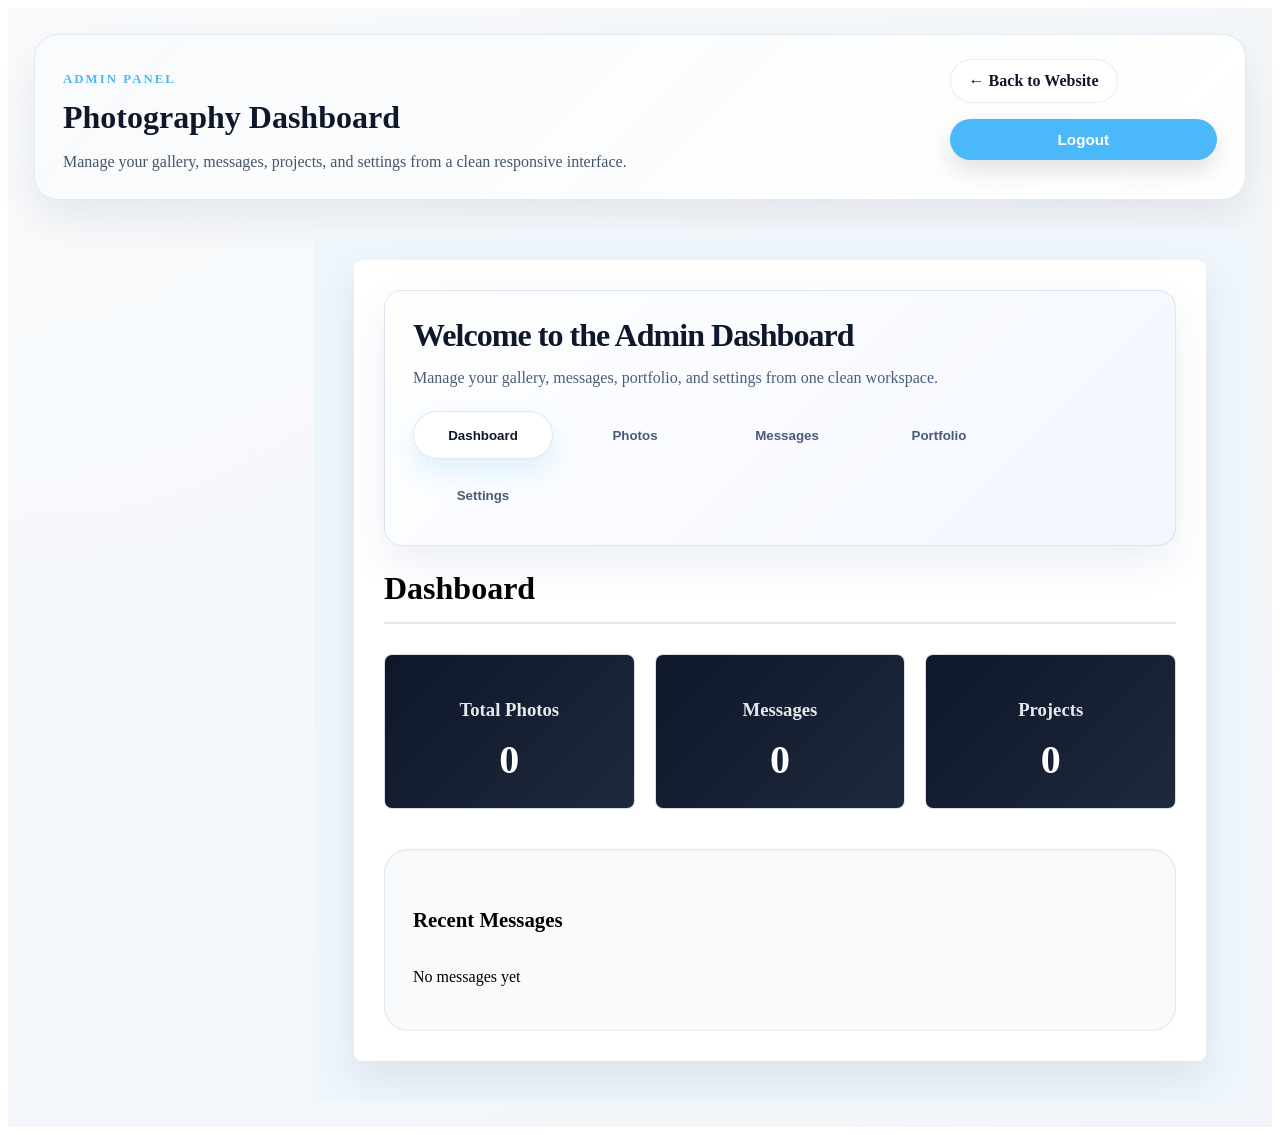
==== commit 4a074932: "Add comprehensive loader animations and enhanced styling - Added floating animations to all portfoli" ====
--- a/admin/index.html
+++ b/admin/index.html
@@ -23,49 +23,8 @@
         </header>
 
         <main class="admin-content">
-            <!-- Login Section -->
-            <div id="loginSection" class="login-section">
-                <div class="login-card">
-                    <h1>Admin Login</h1>
-                    <form id="loginForm">
-                        <div class="form-group">
-                            <label for="password">Enter Password</label>
-                            <input type="password" id="password" name="password" required>
-                            <small>Default: admin123</small>
-                        </div>
-                        <button type="submit" class="login-button">Login</button>
-                        <div id="loginError" class="error-message"></div>
-                    </form>
-                    <p class="forgot-text">Forgot password? <button id="forgotPasswordBtn" type="button" class="link-button">Reset via OTP</button></p>
-                    <div id="resetSection" class="reset-section hidden">
-                        <h2>Reset Admin Password</h2>
-                        <div class="form-group">
-                            <label for="resetEmail">Admin Email</label>
-                            <input type="email" id="resetEmail" placeholder="admin@example.com">
-                        </div>
-                        <div class="form-group">
-                            <label for="resetMobile">Admin Mobile</label>
-                            <input type="tel" id="resetMobile" placeholder="Enter mobile number">
-                        </div>
-                        <button type="button" id="sendOtpButton" class="login-button">Send OTP</button>
-                        <div id="otpMessage" class="message"></div>
-                        <div class="form-group hidden" id="otpGroup">
-                            <label for="resetOtp">Enter OTP</label>
-                            <input type="text" id="resetOtp" placeholder="6-digit OTP">
-                        </div>
-                        <div class="form-group hidden" id="newPasswordGroup">
-                            <label for="resetNewPassword">New Password</label>
-                            <input type="password" id="resetNewPassword" placeholder="New password">
-                        </div>
-                        <div class="form-group hidden" id="confirmPasswordGroup">
-                            <label for="resetConfirmPassword">Confirm Password</label>
-                            <input type="password" id="resetConfirmPassword" placeholder="Confirm password">
-                        </div>
-                        <button type="button" id="resetPasswordButton" class="login-button hidden">Reset Password</button>
-                        <button type="button" id="cancelResetButton" class="secondary-button hidden">Cancel</button>
-                    </div>
-                </div>
-            </div>
+            <!-- Admin Dashboard (login removed) -->
+            <!-- Admin login section removed — dashboard accessible directly. -->
 
             <!-- Admin Dashboard -->
             <div id="adminPanel" class="admin-panel" style="display: none;">
--- a/assets/css/admin.css
+++ b/assets/css/admin.css
@@ -1,7 +1,7 @@
 :root {
     --primary-color: #0f172a;
     --secondary-color: #1e293b;
-    --accent-color: #f97316;
+    --accent-color: #4BB8FA;
     --accent-color-2: #38bdf8;
     --card-bg: #ffffff;
     --light-bg: #f8fafc;
@@ -113,7 +113,7 @@
 }
 
 .logout-btn:hover {
-    background-color: #d32f2f;
+    background-color: var(--accent-color-2);
     transform: translateY(-1px);
 }
 
@@ -155,7 +155,7 @@
     .btn-secondary {
         background-color: var(--accent-color);
         color: var(--white);
-        box-shadow: 0 12px 28px rgba(251, 115, 22, 0.18);
+        box-shadow: 0 12px 28px rgba(75,184,250,0.18);
     }
 
     .btn-ghost {
@@ -549,10 +549,10 @@
     color: var(--primary-color);
 }
 
-.login-card input:focus {
+login-card input:focus {
     outline: none;
     border-color: var(--accent-color);
-    box-shadow: 0 0 0 3px rgba(196, 30, 58, 0.1);
+    box-shadow: 0 0 0 3px rgba(75,184,250,0.1);
 }
 
 .hidden {
@@ -730,7 +730,7 @@
 .form-group textarea:focus {
     outline: none;
     border-color: var(--accent-color);
-    box-shadow: 0 0 0 3px rgba(196, 30, 58, 0.1);
+    box-shadow: 0 0 0 3px rgba(75,184,250,0.1);
 }
 
 .form-group small {
